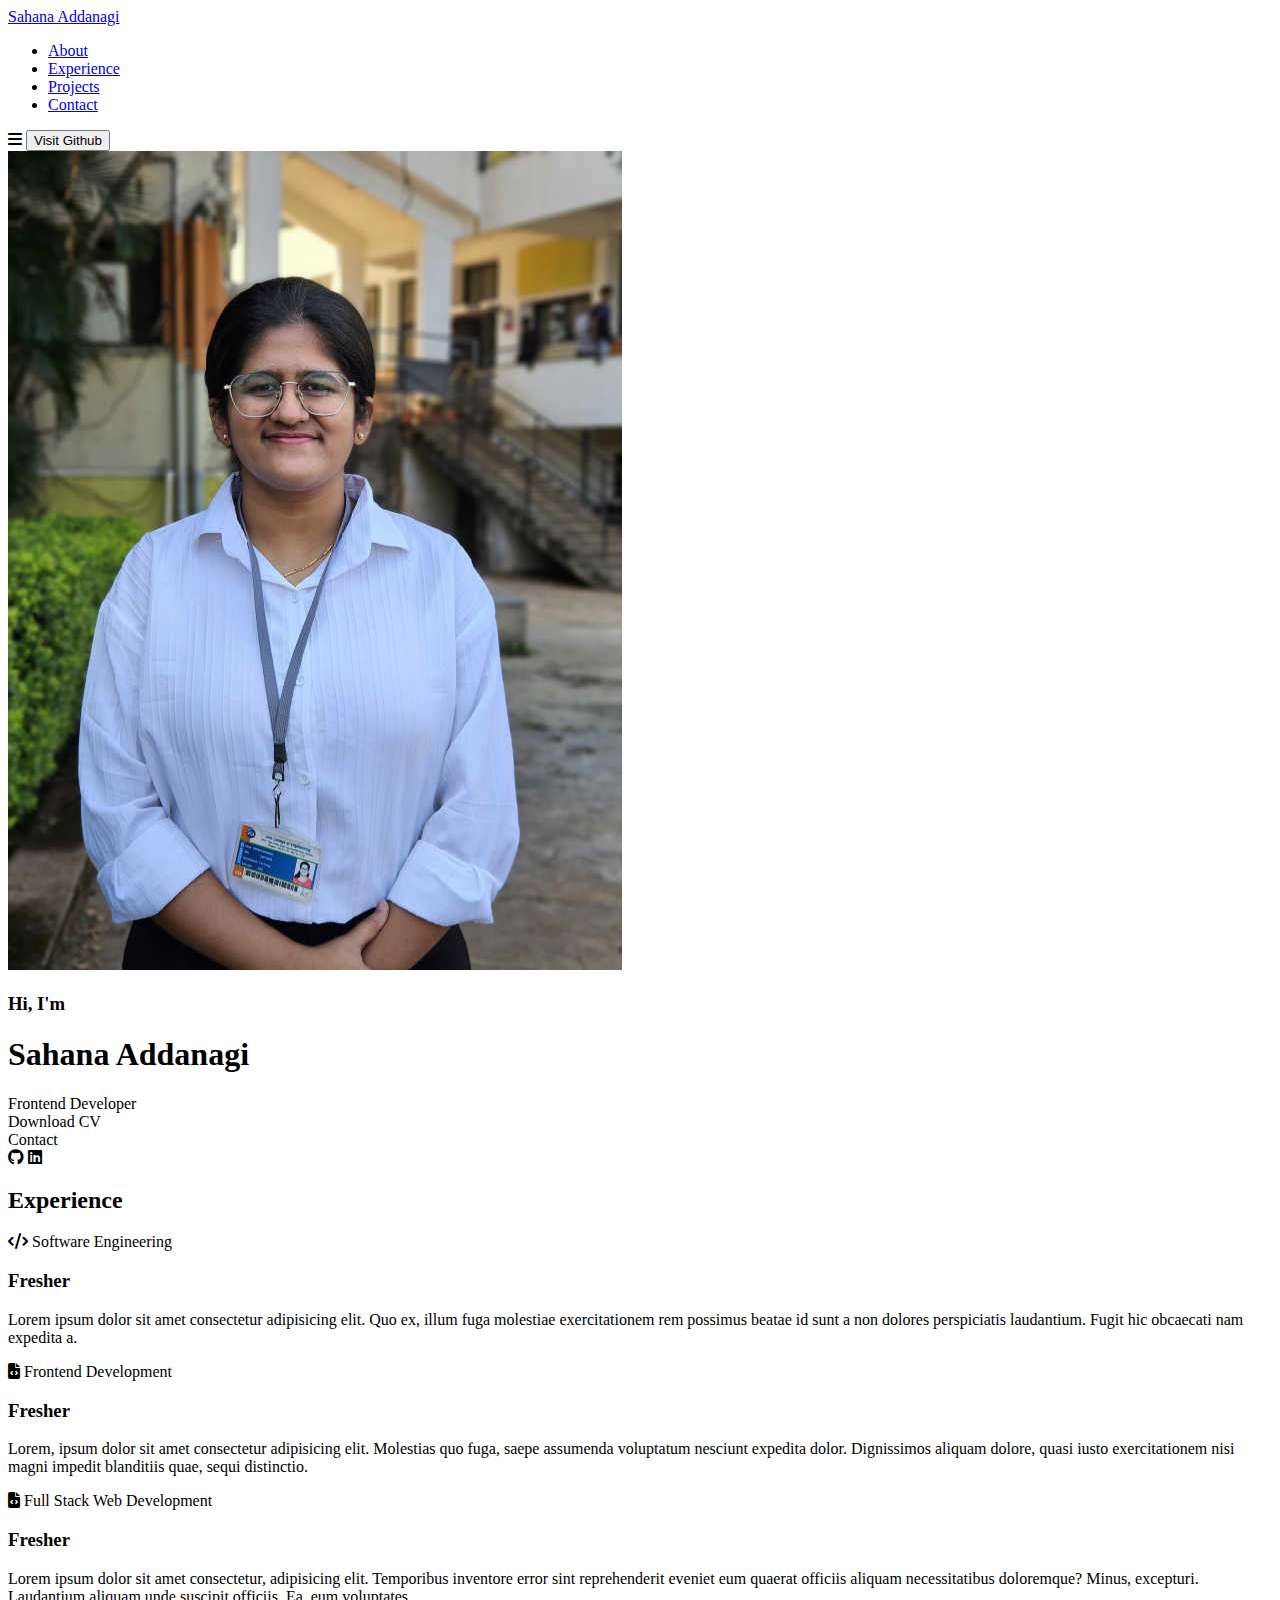
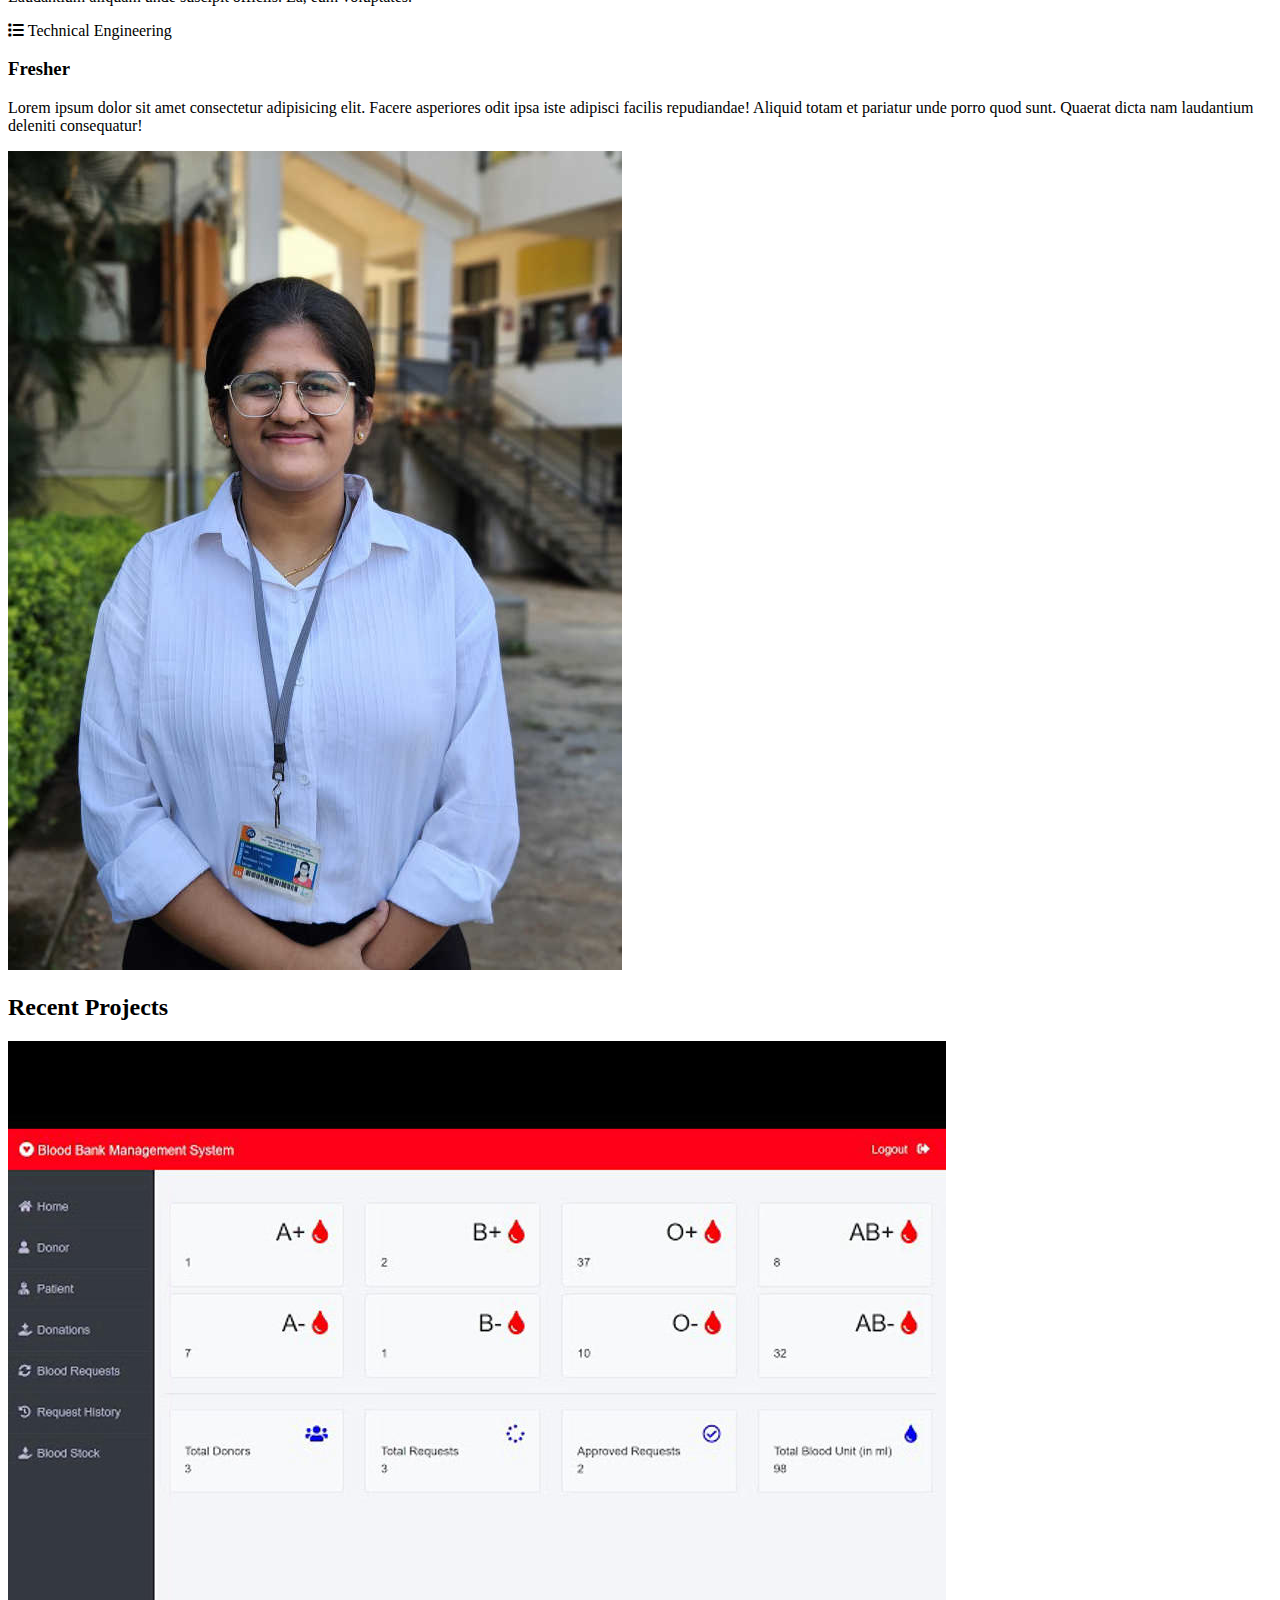
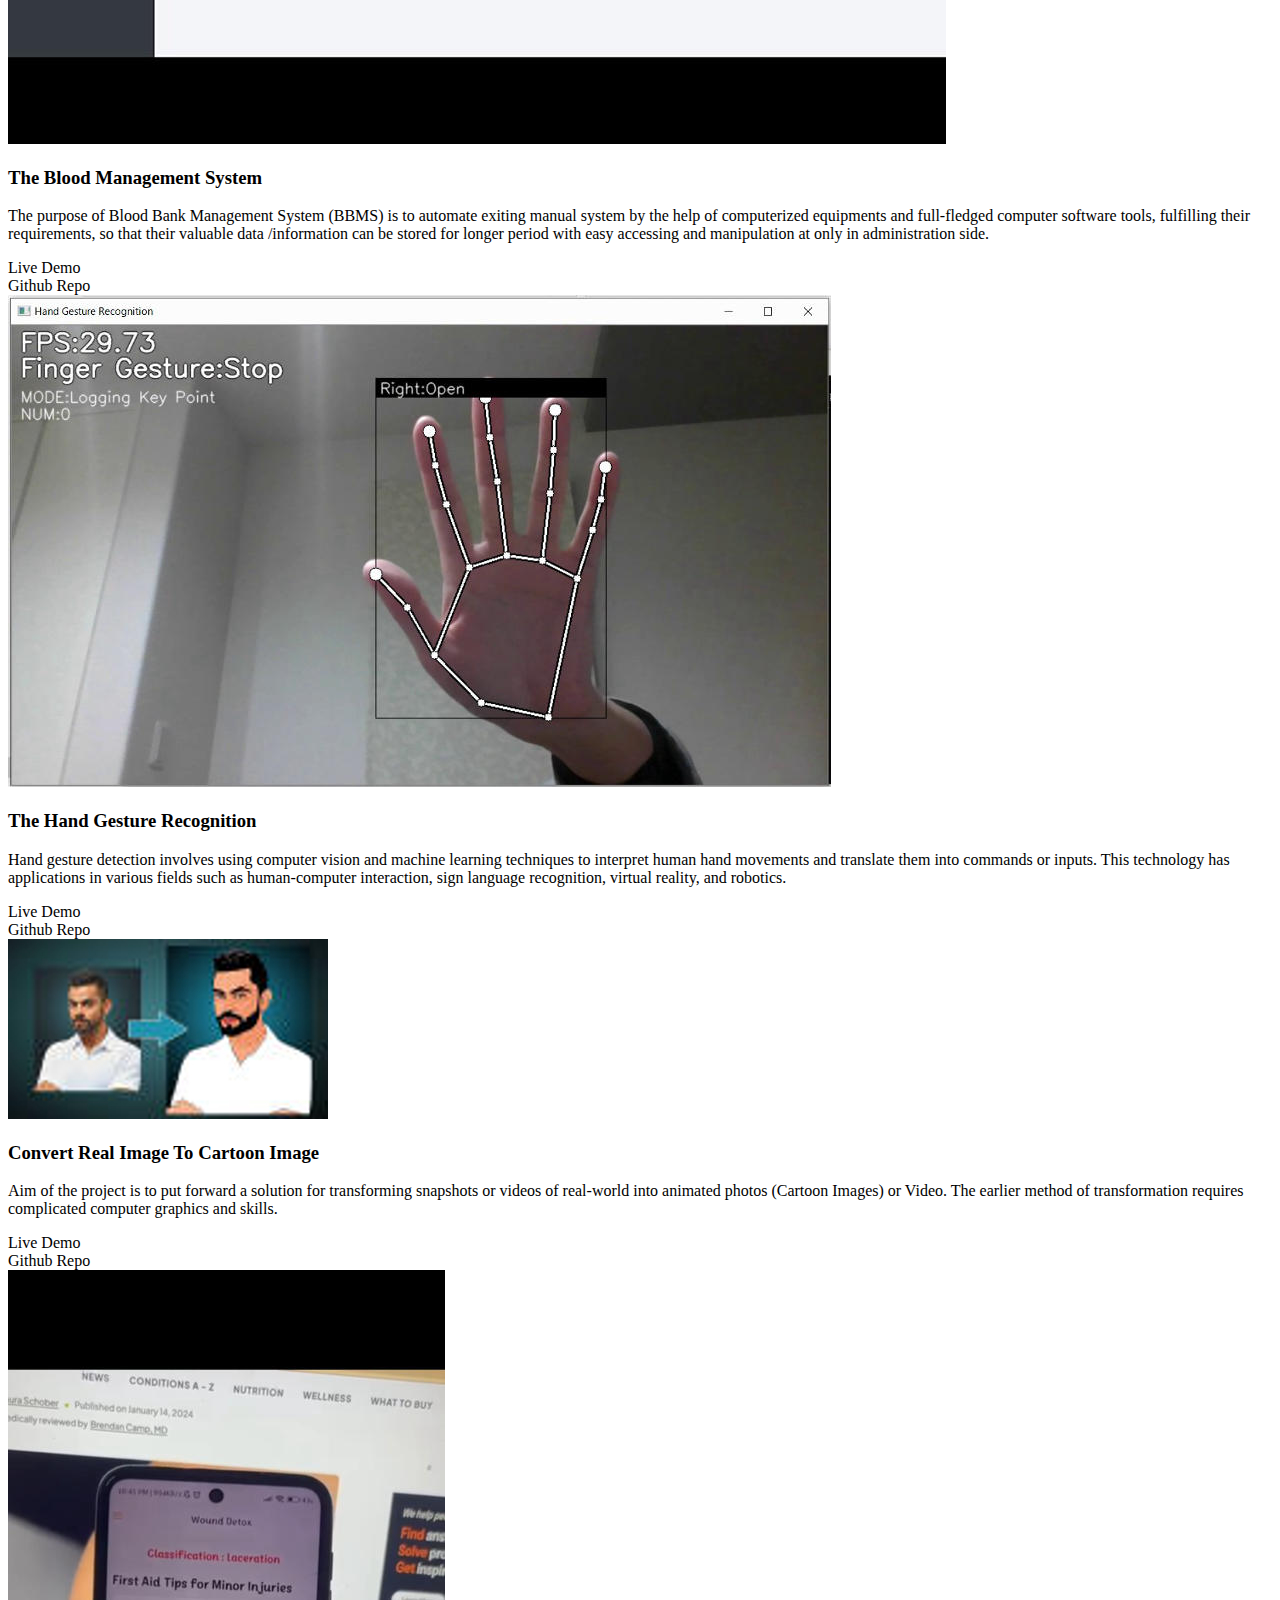
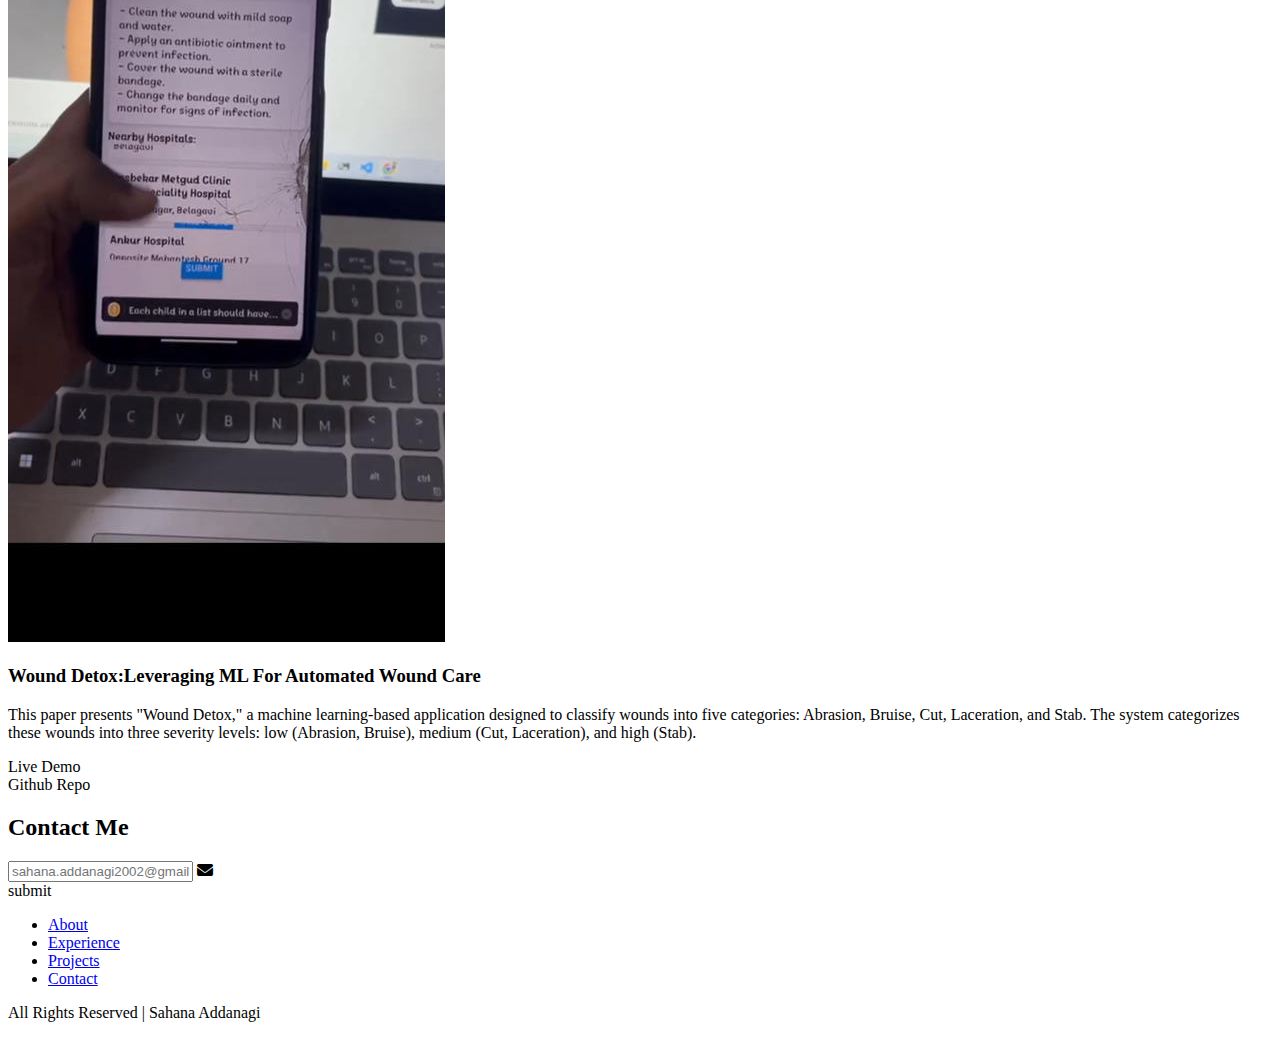
==== index.html @ 2e2cc01a "Update and rename profile.html to index.html" ====
<!DOCTYPE html>
<html lang="en">
  <head>
    <meta charset="UTF-8" />
    <meta name="viewport" content="width=device-width, initial-scale=1.0" />
    <title>Profile</title>
    <link rel="stylesheet" href="style.css" />
    <link rel="stylesheet" href="https://cdnjs.cloudflare.com/ajax/libs/font-awesome/6.7.2/css/all.min.css">
  </head>
  <body>

    <header class="header">
        <a href="#" class="logo"><span>Sahana Addanagi</span>

            <ul class="nav-links">
                <li>
                    <a href="#about">About</a>
                </li>

                <li>
                    <a href="#experience">Experience</a>
                </li>

                <li>
                    <a href="#projects">Projects</a>
                </li>

                <li>
                    <a href="#contact">Contact</a>
                </li>
            </ul>

            <i class="fa-solid fa-bars" id="menu-icon"></i>

            <button class="visit-btn">Visit Github</button>
    </header>

    <section id="about" class="about">
        <div class="about-container">
            <img src="\a (2).jpg" alt="">

            <div class="info-box">

            <div class="text">
                <h3>Hi, I'm</h3>
                <h1>Sahana Addanagi</h1>
                <span>Frontend Developer</span>
             </div>

             <div class="btn-group">
                <div class="btn">Download CV</div>
                <div class="btn">Contact</div>
             </div>
             <div class="socials">
                <i class="fa-brands fa-github"></i>
                <i class="fa-brands fa-linkedin"></i>
             </div>

        </div>
        </div>
    </section>

    <section id="experience" class="experience">

        <h2 class="section-title">Experience</h2>

        <div class="experience-info">

            <div class="grid">
                <div class="grid-card">
                    <i class="fa-solid fa-code"></i>

                    <span>Software Engineering</span>
                    <h3>Fresher</h3>
                    <p>Lorem ipsum dolor sit amet consectetur adipisicing elit.
                        Quo ex, illum fuga molestiae exercitationem rem possimus beatae id sunt a non dolores perspiciatis laudantium.
                        Fugit hic obcaecati nam expedita a.</p>
                </div>
                
                <div class="grid-card">
                    <i class="fa-solid fa-file-code"></i>

                    <span>Frontend Development</span>
                    <h3>Fresher</h3>
                    <p>Lorem, ipsum dolor sit amet consectetur adipisicing elit.
                         Molestias quo fuga, saepe assumenda voluptatum nesciunt expedita dolor. 
                         Dignissimos aliquam dolore, quasi iusto exercitationem nisi magni impedit blanditiis quae, sequi distinctio.</p>
                </div>

                <div class="grid-card">
                    <i class="fa-solid fa-file-code"></i>

                    <span>Full Stack Web Development</span>
                    <h3>Fresher</h3>
                    <p>Lorem ipsum dolor sit amet consectetur, adipisicing elit. 
                        Temporibus inventore error sint reprehenderit eveniet eum quaerat officiis aliquam necessitatibus doloremque?
                         Minus, excepturi. Laudantium aliquam unde suscipit officiis. Ea, eum voluptates.</p>
                </div>

                <div class="grid-card">
                    <i class="fa-solid fa-list"></i>

                    <span>Technical Engineering</span>
                    <h3>Fresher</h3>
                    <p>Lorem ipsum dolor sit amet consectetur adipisicing elit.
                         Facere asperiores odit ipsa iste adipisci facilis repudiandae! Aliquid totam et pariatur unde porro quod sunt.
                          Quaerat dicta nam laudantium deleniti consequatur!</p>
                </div>

                
         </div>
            
        <img src="\a (2).jpg" alt="">
        </div>
    </section>

    <section id="projects" class="projects">

        <h2 class="section-title">Recent Projects</h2>

        <div class="projects-grid">

            <div class="projects-grid">

                <div class="project-card">
                    <img src="\b.jpg" alt="">
                    <h3>The Blood Management System</h3>
                    <p>The purpose of Blood Bank Management System (BBMS) is 
                        to automate exiting manual system by the help of computerized equipments
                         and full-fledged computer software tools, fulfilling their requirements,
                          so that their valuable data /information can be stored for longer period with easy accessing 
                          and manipulation at only in administration side.</p>
                          <div class="btn">Live Demo</div>
                          <div class="btn">Github Repo</div>
                     </div>

            </div>

                <div class="project-card">
                    <img src="\d.jpg" alt="">
                    <h3>The Hand Gesture Recognition</h3>
                    <P>Hand gesture detection involves using computer vision and machine learning techniques 
                        to interpret human hand movements and translate them into commands or inputs.
                         This technology has applications in various fields such as 
                         human-computer interaction, sign language recognition, virtual reality, and robotics.</P>
                         <div class="btn">Live Demo</div>
                          <div class="btn">Github Repo</div>
                </div>
        </div>

                <div class="project-card">
                    <img src="\e.jpg" alt="">
                    <h3>Convert Real Image To Cartoon Image</h3>
                    <p>Aim of the project is to put forward a solution for transforming snapshots or videos 
                        of real-world into animated photos (Cartoon Images) or Video. 
                        The earlier method of transformation requires complicated computer graphics and skills.</p>
                        <div class="btn">Live Demo</div>
                        <div class="btn">Github Repo</div>
                </div>
            </div>

                 <div class="project-card">
                    <img src="\c.jpg" alt="">
                    <h3>Wound Detox:Leveraging ML For Automated Wound Care</h3>
                    <p>This paper presents "Wound Detox," a machine learning-based application
                         designed to classify wounds into five categories: Abrasion, Bruise, Cut, Laceration, and Stab.
                          The system categorizes these wounds into three severity levels: low (Abrasion, Bruise), medium (Cut, Laceration), 
                          and high (Stab).</p>
                          <div class="btn">Live Demo</div>
                        <div class="btn">Github Repo</div>
                 </div>
            </div>
    </section>

    <section class="contact" id="contact">
        <div class="input-box">

            <h2 class="section-title">Contact Me</h2>

            <div class="input">
                <input type="text" placeholder="sahana.addanagi2002@gmail.com">
                <i class="fa-solid fa-envelope"></i>
            </div>

            <div class="btn">submit</div>
        </div>                       
     </section>

     <footer>

        <ul>
            <li>
                <a href="about">About</a>
            </li>
            <li>
                <a href="#experience">Experience</a>
            </li>

            <li>
                <a href="#projects">Projects</a>
            </li>

            <li>
                <a href="#contact">Contact</a>
            </li>
        </ul>

        <p class="copyright">All Rights Reserved | Sahana Addanagi</p>
     </footer>

    <script src="script.js"></script>
  </body>
</html>
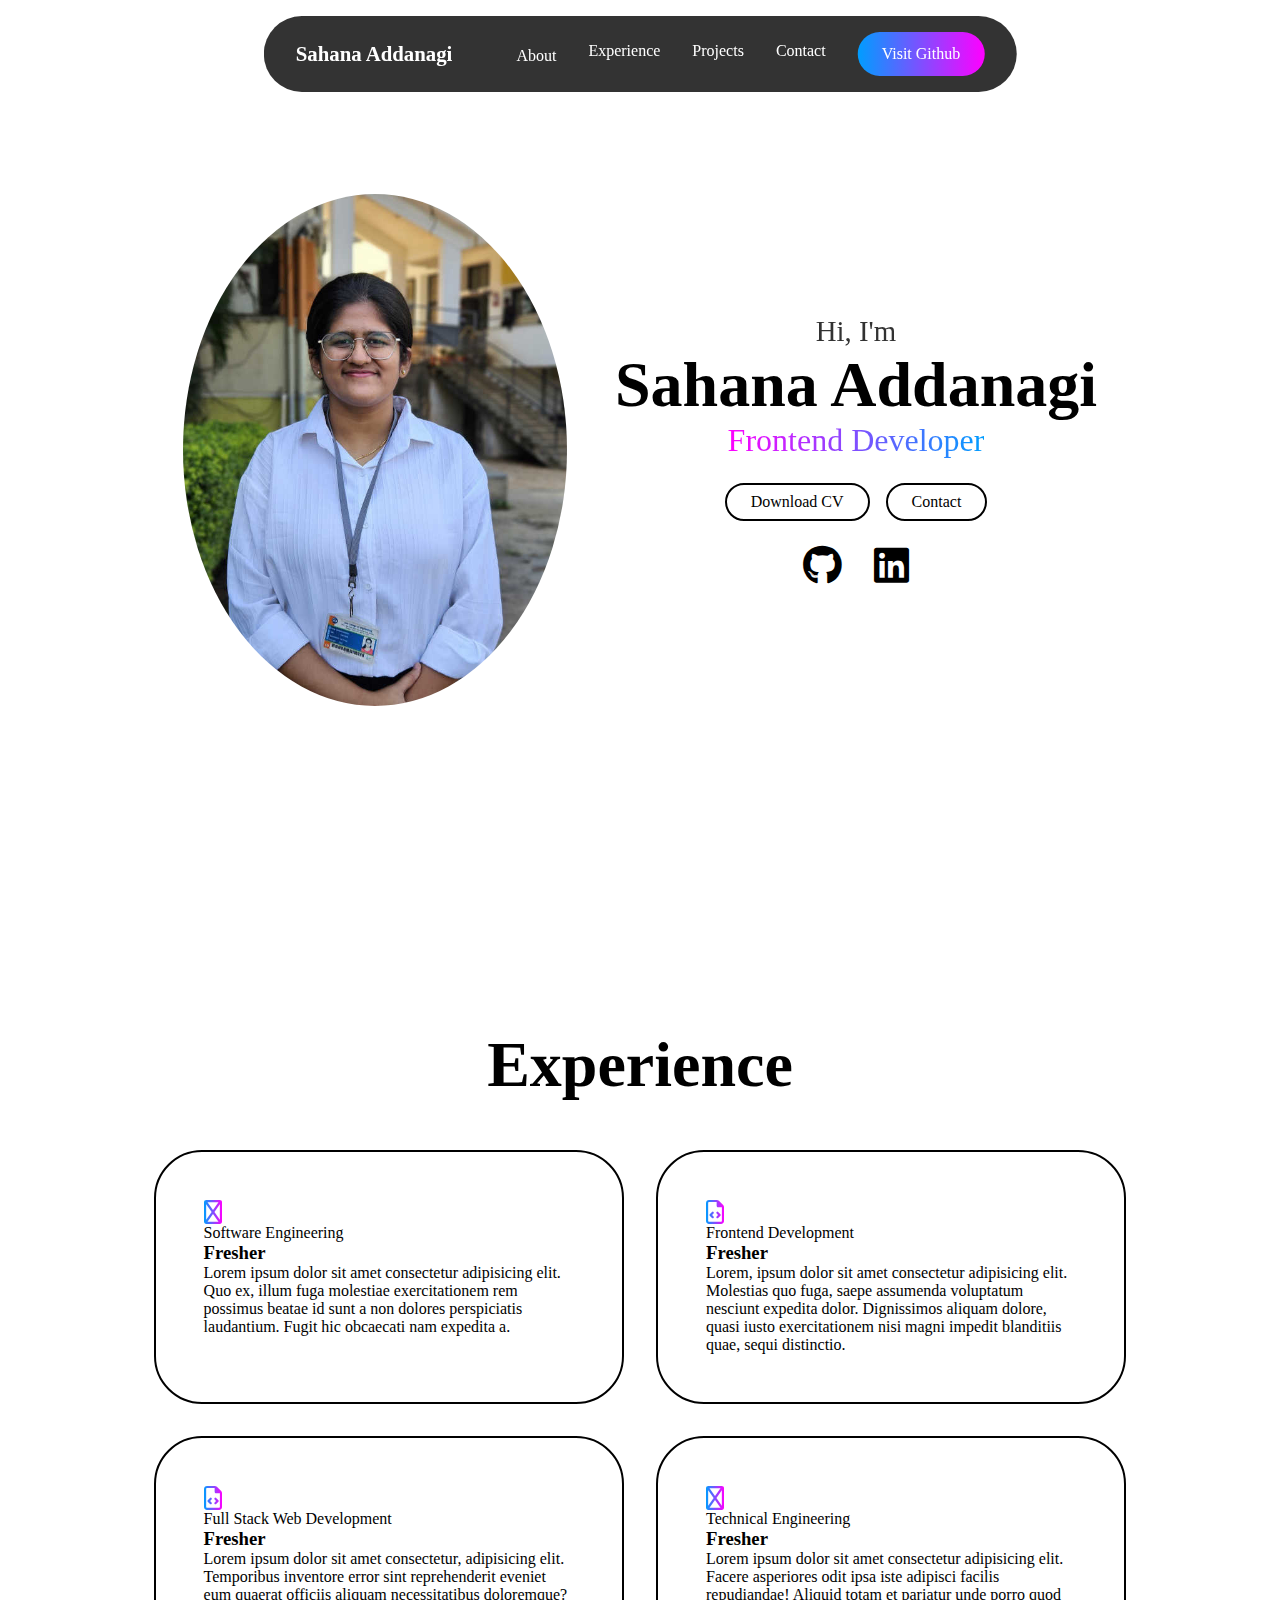
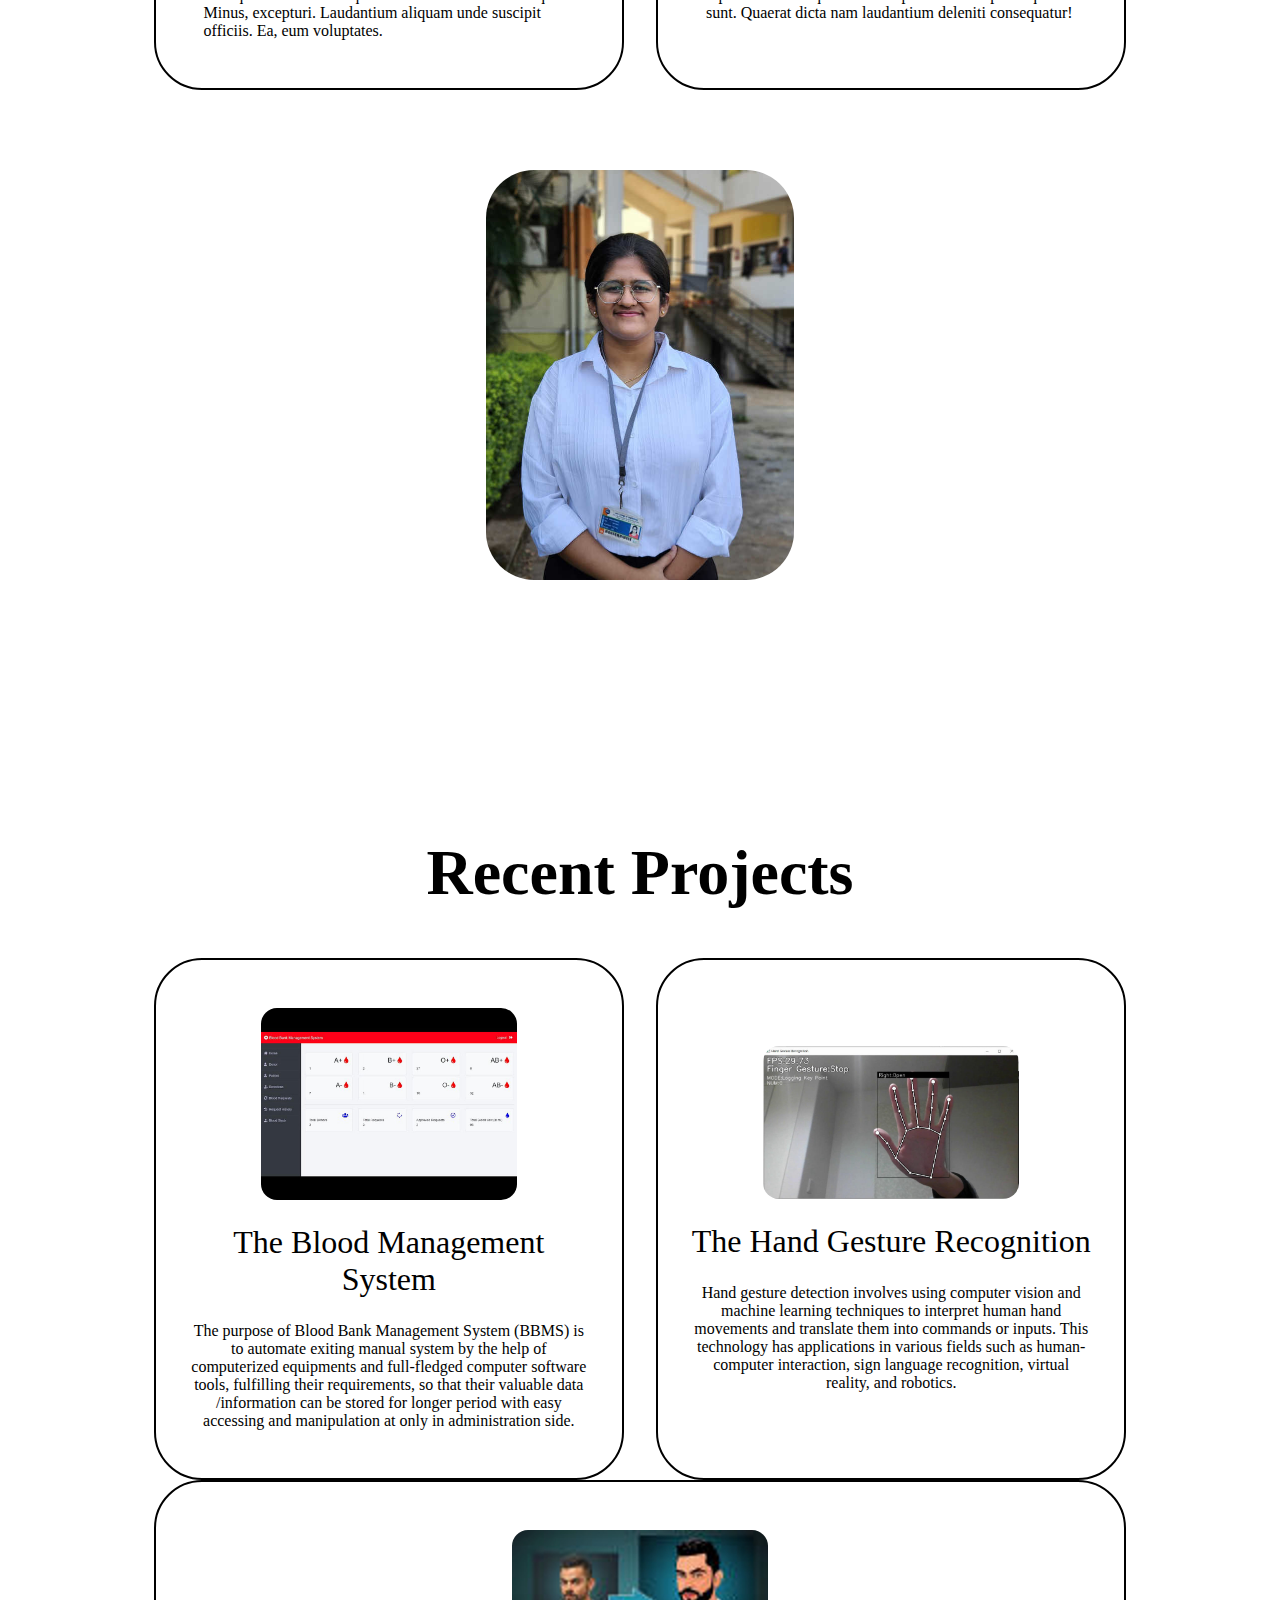
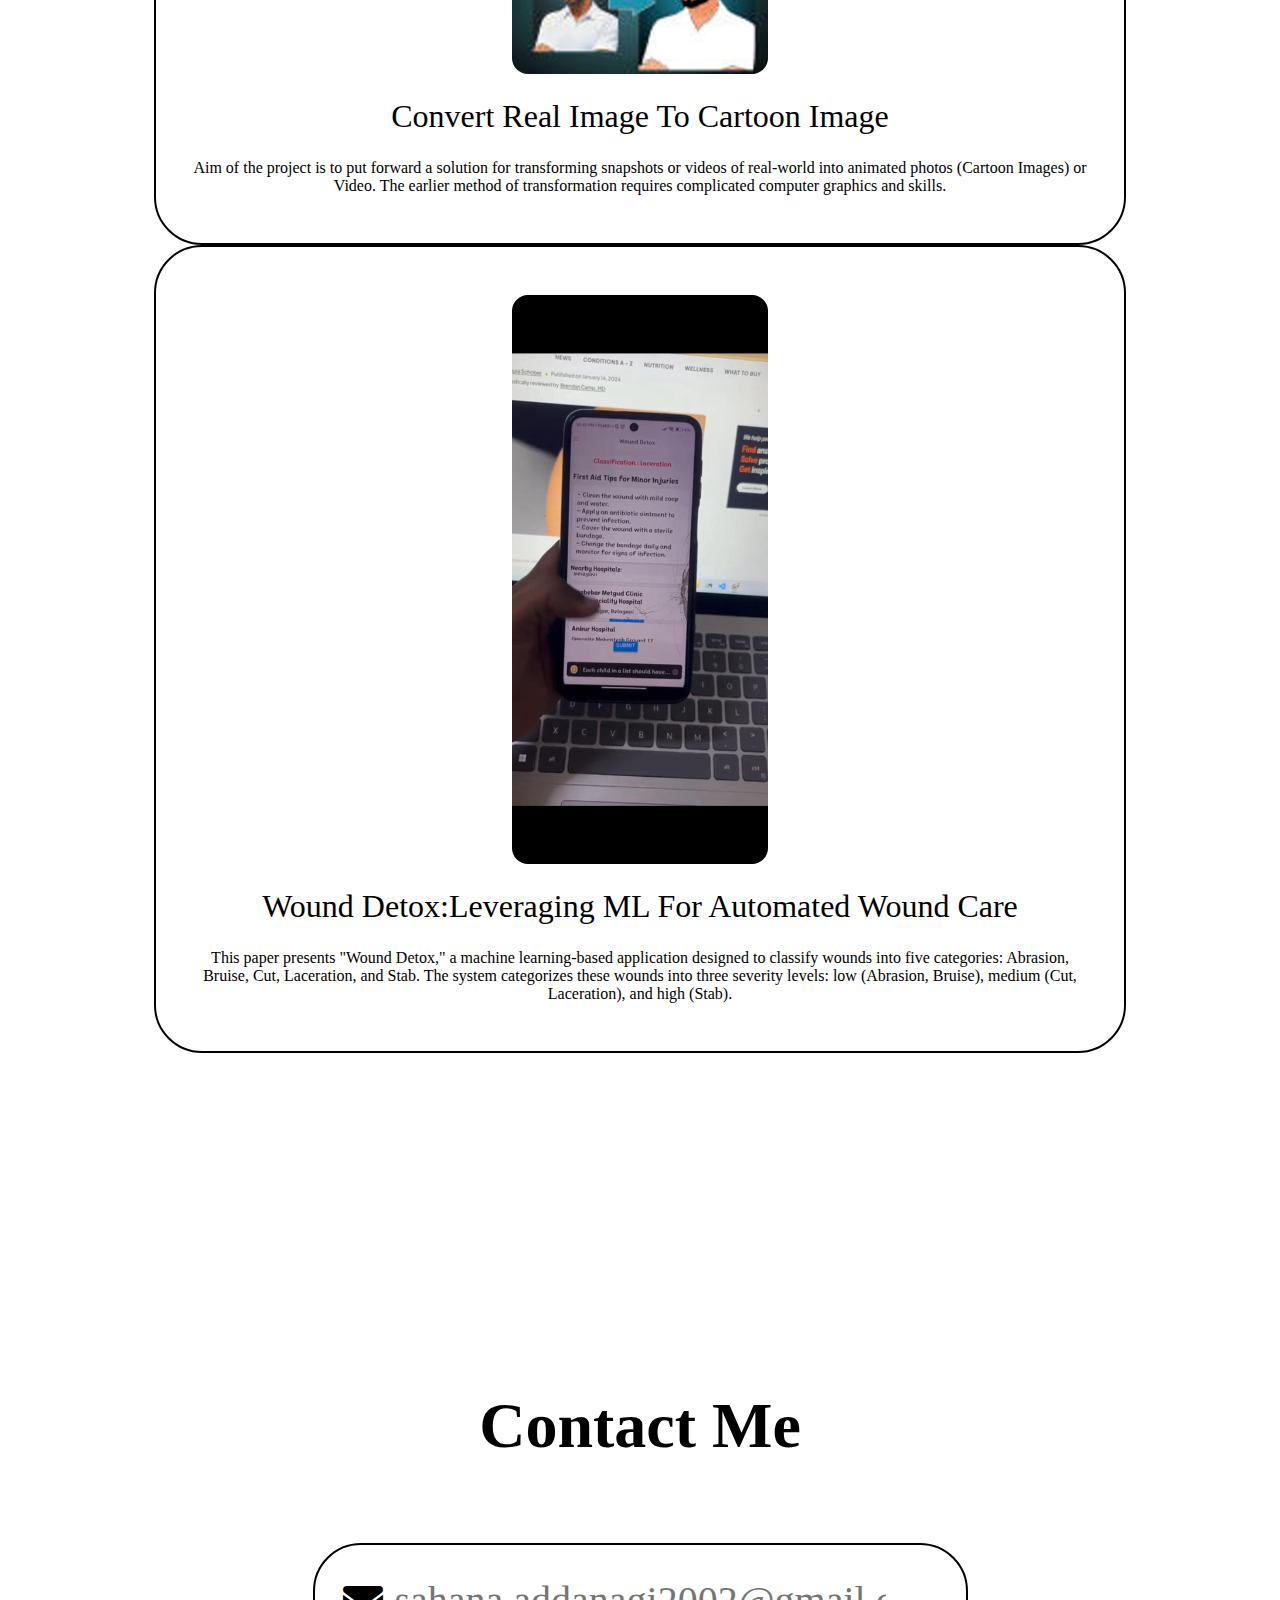
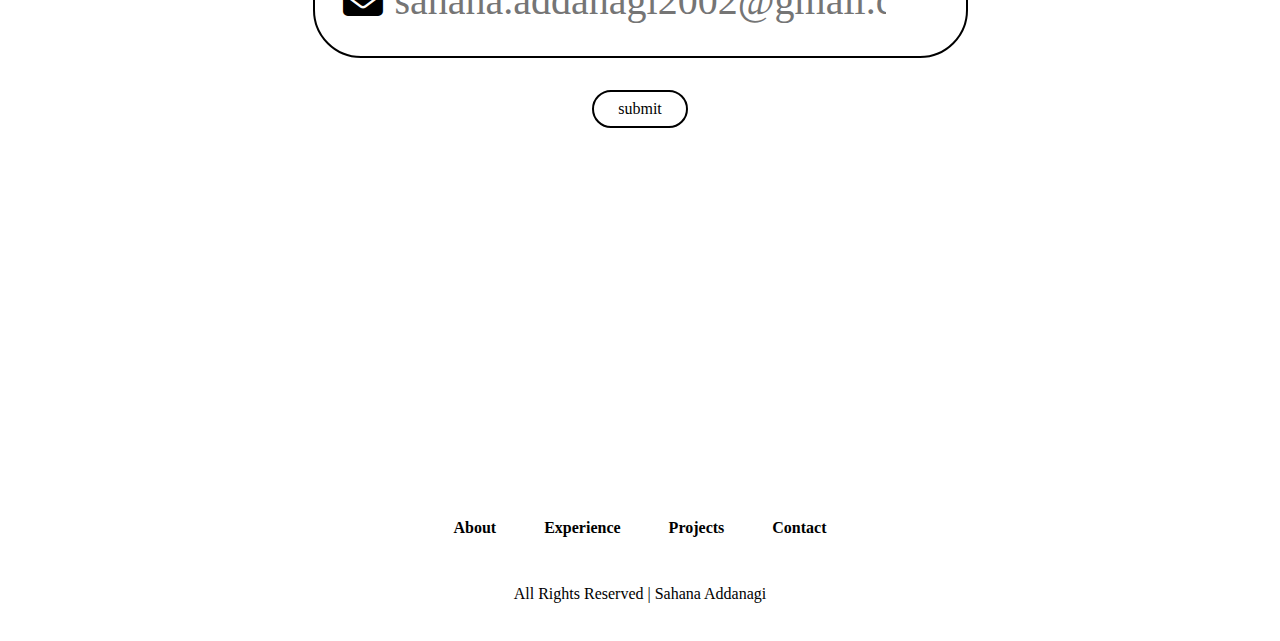
==== commit 45ad6a83: "Update index.html" ====
--- a/index.html
+++ b/index.html
@@ -106,8 +106,6 @@
                          Facere asperiores odit ipsa iste adipisci facilis repudiandae! Aliquid totam et pariatur unde porro quod sunt.
                           Quaerat dicta nam laudantium deleniti consequatur!</p>
                 </div>
-
-                
          </div>
             
         <img src="\a (2).jpg" alt="">
@@ -130,8 +128,7 @@
                          and full-fledged computer software tools, fulfilling their requirements,
                           so that their valuable data /information can be stored for longer period with easy accessing 
                           and manipulation at only in administration side.</p>
-                          <div class="btn">Live Demo</div>
-                          <div class="btn">Github Repo</div>
+                          
                      </div>
 
             </div>
@@ -143,8 +140,6 @@
                         to interpret human hand movements and translate them into commands or inputs.
                          This technology has applications in various fields such as 
                          human-computer interaction, sign language recognition, virtual reality, and robotics.</P>
-                         <div class="btn">Live Demo</div>
-                          <div class="btn">Github Repo</div>
                 </div>
         </div>
 
@@ -154,8 +149,7 @@
                     <p>Aim of the project is to put forward a solution for transforming snapshots or videos 
                         of real-world into animated photos (Cartoon Images) or Video. 
                         The earlier method of transformation requires complicated computer graphics and skills.</p>
-                        <div class="btn">Live Demo</div>
-                        <div class="btn">Github Repo</div>
+              
                 </div>
             </div>
 
@@ -166,8 +160,6 @@
                          designed to classify wounds into five categories: Abrasion, Bruise, Cut, Laceration, and Stab.
                           The system categorizes these wounds into three severity levels: low (Abrasion, Bruise), medium (Cut, Laceration), 
                           and high (Stab).</p>
-                          <div class="btn">Live Demo</div>
-                        <div class="btn">Github Repo</div>
                  </div>
             </div>
     </section>
--- a/style.css
+++ b/style.css
@@ -0,0 +1,409 @@
+* {
+  margin: 0;
+  padding: 0;
+  box-sizing: border-box;
+  font-family: 'poppins';
+  text-decoration: none;
+  scroll-behavior: smooth;
+  list-style: none;
+}
+
+header{
+  position: fixed;
+  top: 1rem;
+  left: 50%;
+  transform: translateX(-50%);
+  display: flex;
+  align-items: center;
+  justify-content: center;
+  gap: 5rem;
+  background-color: rgb(0, 0, 0, 0.8);
+  backdrop-filter: blur(8px);
+  color: white;
+  padding: 0.5rem 1.5rem;
+  border-radius: 3rem;
+  z-index: 1000;
+}
+.logo{
+  color:white;
+  font-size: 1.3rem;
+  font-weight: 600;
+  text-wrap: nowrap;
+  transition: 0.3s ease-in-out;
+}
+.logo:hover{
+  transform: scale(1.1);
+}
+.nav-links{
+  display: flex;
+  gap: 2rem;
+}
+li a{
+  position: relative;
+  color:white;
+  font-weight: 300;
+}
+li a::before{
+  position: absolute;
+  content: '';
+  width:0;
+  left:0;
+  height:5px;
+  top: 25px;
+  border-radius: 1rem;
+  transition: 0.3 ease-in-out;
+  background: linear-gradient(to right,rgb(0, 157, 255), rgb(255, 0, 255));
+}
+li a:hover::before{
+  width: 100%;
+}
+.visit-btn{
+  padding: 0.8rem 1.5rem;
+  border-radius: 3rem;
+  border: none;
+  font-weight: 500;
+  font-size: 1rem;
+  color: white;
+  cursor: pointer;
+  text-wrap: nowrap;
+  transition: 0.3s ease-in-out;
+  background:linear-gradient(to right,rgb(0,157,255),rgb(255,0,255));
+
+}
+.visit-btn:hover{
+  background:linear-gradient(to right,rgb(255,0,255),rgb(0,157,255));
+  transform: scale(1.03);
+}
+#menu-icon{
+  font-size: 2rem;
+  display:none;
+}
+section{
+  min-height: 100vh;
+  padding: 8rem 12%;
+  width: 100%;
+  position: relative;
+}
+.about{
+  display: flex;
+  align-items: center;
+  justify-content: center;
+}
+.about .about-container{
+  display: flex;
+  align-items: center;
+  justify-content: center;
+  gap: 10rem;
+}
+.about img{
+  width: 30vw;
+  border-radius: 50%;
+
+}
+.info-box{
+  display:flex;
+  flex-direction: column;
+  text-align: center;
+  align-items: center;
+  justify-content: center;
+  gap: 1.5rem;
+}
+.info-box h3{
+  font-size: 1.8rem;
+  font-weight: 500;
+  opacity: 0.8;
+}
+.info-box h1{
+  font-size: 4rem;
+  font-weight: 600;
+}
+.info-box span{
+  background:linear-gradient(to right,rgb(255,0,255),rgb(0,157,255));
+  background-clip: text;
+  color: transparent;
+  font-size: 2rem;
+
+}
+.btn-group{
+  display: flex;
+  gap: 1rem;
+}
+.btn{
+  border-radius: 3rem;
+  padding: 0.5rem 1.5rem;
+  border: 2px solid black;
+  cursor: pointer;
+  font-weight: 500;
+  text-wrap: nowrap;
+  transition: 0.2s ease-in-out;
+}
+.btn:hover{
+  background-color: black;
+  color: white;
+}
+.socials{
+  display: flex;
+  gap: 2rem;
+}
+.socials i{
+  font-size: 2.5rem;
+  cursor: pointer;
+  transition: 0.2s ease-in-out;
+}
+.socials i:hover{
+  transform: scale(1.1);
+}
+.section-title{
+  text-align: center;
+  font-size: 4rem;
+  font-weight: 600;
+  margin-bottom: 3rem;
+}
+.experience-info{
+  display:flex;
+  align-items: center;
+  justify-content: center;
+  gap: 5rem;
+}
+.experience img{
+  width: 24vw;
+  border-radius: 3rem;
+}
+.grid{
+  display: grid;
+  grid-template-columns:repeat(2,1fr);
+  gap: 2rem;
+}
+.grid-card{
+  border: 2px solid black;
+  border-radius: 3rem;
+  padding: 3rem;
+  display: flex;
+  flex-direction: column;
+  align-items: baseline;
+  justify-content: left;
+  cursor: pointer;
+  transition: 0.2s ease-in-out;
+}
+.grid-card:hover{
+  transform: scale(1.02);
+  background-color: black;
+  color: white;
+}
+.grid-card i{
+  font-size: 1.5rem;
+  font-weight: 500;
+  background:linear-gradient(to right,#009dff,#ff00ff);
+  background-clip: text;
+  color: transparent;
+}
+::-webkit-scrollbar{
+  width: 20px;
+}
+::-webkit-scrollbar-track{
+  background-color: rgb(219,219,219);
+}
+::-webkit-scrollbar-thumb{
+  background:linear-gradient(to right,#009dff,#ff00ff);
+}
+
+.projects-grid{
+  display: grid;
+  grid-template-columns: repeat(auto-fit,minmax(300px,1fr));
+  gap: 2rem;
+}
+.project-card{
+  padding: 3rem 2rem;
+  display: flex;
+  flex-direction: column;
+  align-items: center;
+  justify-content: center;
+  text-align: center;
+  gap: 1.5rem;
+  border: 2px solid black;
+  border-radius: 3rem;
+  cursor: pointer;
+  transition: 0.3s ease-in-out;
+}
+.project-card:hover{
+  background-color: black;
+  color: white;
+  transform: translateY(-10px)scale(1.02);
+}
+.project-card img{
+  width: 20vw;
+  border-radius: 1rem;
+}
+.project-card:hover .btn{
+  border: 2px solid white;
+  color: white;
+}
+.project-card:hover .btn:hover{
+  border: 2px solid white;
+  background-color: white;
+  color: black;
+}
+.project-card h3{
+  font-size: 2rem;
+  font-weight: 500;
+}
+
+.input-box{
+  display: flex;
+  flex-direction: column;
+  align-items: center;
+  justify-content: center;
+  text-align: center;
+  gap: 2rem;
+  margin-top: 5rem;
+}
+.input-box input{
+  position: relative;
+  border-radius: 3rem;
+  border: 2px solid black;
+  padding: 2rem 8rem;
+  font-size: 3rem;
+}
+.input-box input::placeholder{
+  font-size: 3rem;
+}
+.input{
+  position: relative;
+}
+.input i{
+  position: absolute;
+  font-size: 4rem;
+  top: 50%;
+  left: 10px;
+  transform: translate(50%, -50%);
+}
+
+footer{
+  bottom:0;
+  left: 0;
+  height: 10rem;
+  width: 100%;
+  display: flex;
+  flex-direction: column;
+  gap: 1rem;
+  align-items: center;
+  justify-content: center;
+}
+footer ul{
+  display: flex;
+  align-items: center;
+  gap: 3rem;
+}
+footer ul li a{
+  color: black;
+  font-weight: 600;
+}
+.copyright{
+  font-size: 300;
+  margin-top: 2rem;
+}
+
+@media(max-width:1280px){
+  header{
+    padding: 1rem 2rem;
+    gap: 2rem;
+  }
+  .about .about-container{
+    gap: 3rem;
+  }
+  .experience-info{
+    flex-direction: column;
+  }
+  .input-box input{
+    padding: 2rem 5rem;
+    font-size: 2.5rem;
+  }
+  .input input::placeholder{
+    font-size: 2.5rem;
+  }
+  .input-box i{
+    font-size: 2.5rem;
+  }
+
+}
+
+@media(max-width:768px){
+  header{
+    gap: 1rem;
+    padding: 1rem 1rem;
+  }
+  header .logo{
+    font-size: 1rem;
+  }
+  header .visit-btn{
+    display:none ;
+  }
+  .about-container{
+    flex-direction: column;
+  }
+  .input-box input{
+    padding: 1rem 2rem;
+    font-size: 1.8rem;
+  }
+  .input-box input::placeholder{
+    font-size: 1.5rem;
+  }
+  .input-box i{
+    display: none;
+  }
+  .grid{
+    grid-template-columns: repeat(1,1fr);
+  }
+  .experience-info img{
+    width: 70vw;
+  }
+}
+
+@media(max-width:600px){
+  header #menu-icon{
+    display:block;
+  }
+  .nav-links{
+    position: absolute;
+    top: 100%;
+    margin-top: 1rem;
+    width: 100%;
+    padding: 1rem;
+    color: white;
+    display: flex;
+    flex-direction: column;
+    text-align: center;
+    background: rgb(0, 0, 0, 0.9);
+    border-radius: 3rem;
+    display: none;
+  }
+  .nav-links li{
+    margin-top: 1.5rem;
+    padding: 1rem;
+  }
+  .nav-links.active{
+    display: block;
+  }
+  header{
+    padding: 1rem 5rem;
+    gap: 8rem;
+  }
+  header .logo{
+    font-size: 1.5rem;
+  }
+
+  .about-container img{
+    width: 80vw;
+  }
+  .input-box input{
+    padding: 0.5rem 3rem;
+    width: 80%;
+    font-size: 1.5rem;
+  }
+  .input-box input::placeholder{
+    font-size: 1.5rem;
+  }
+  footer ul{
+    gap: 1rem;
+  }
+}